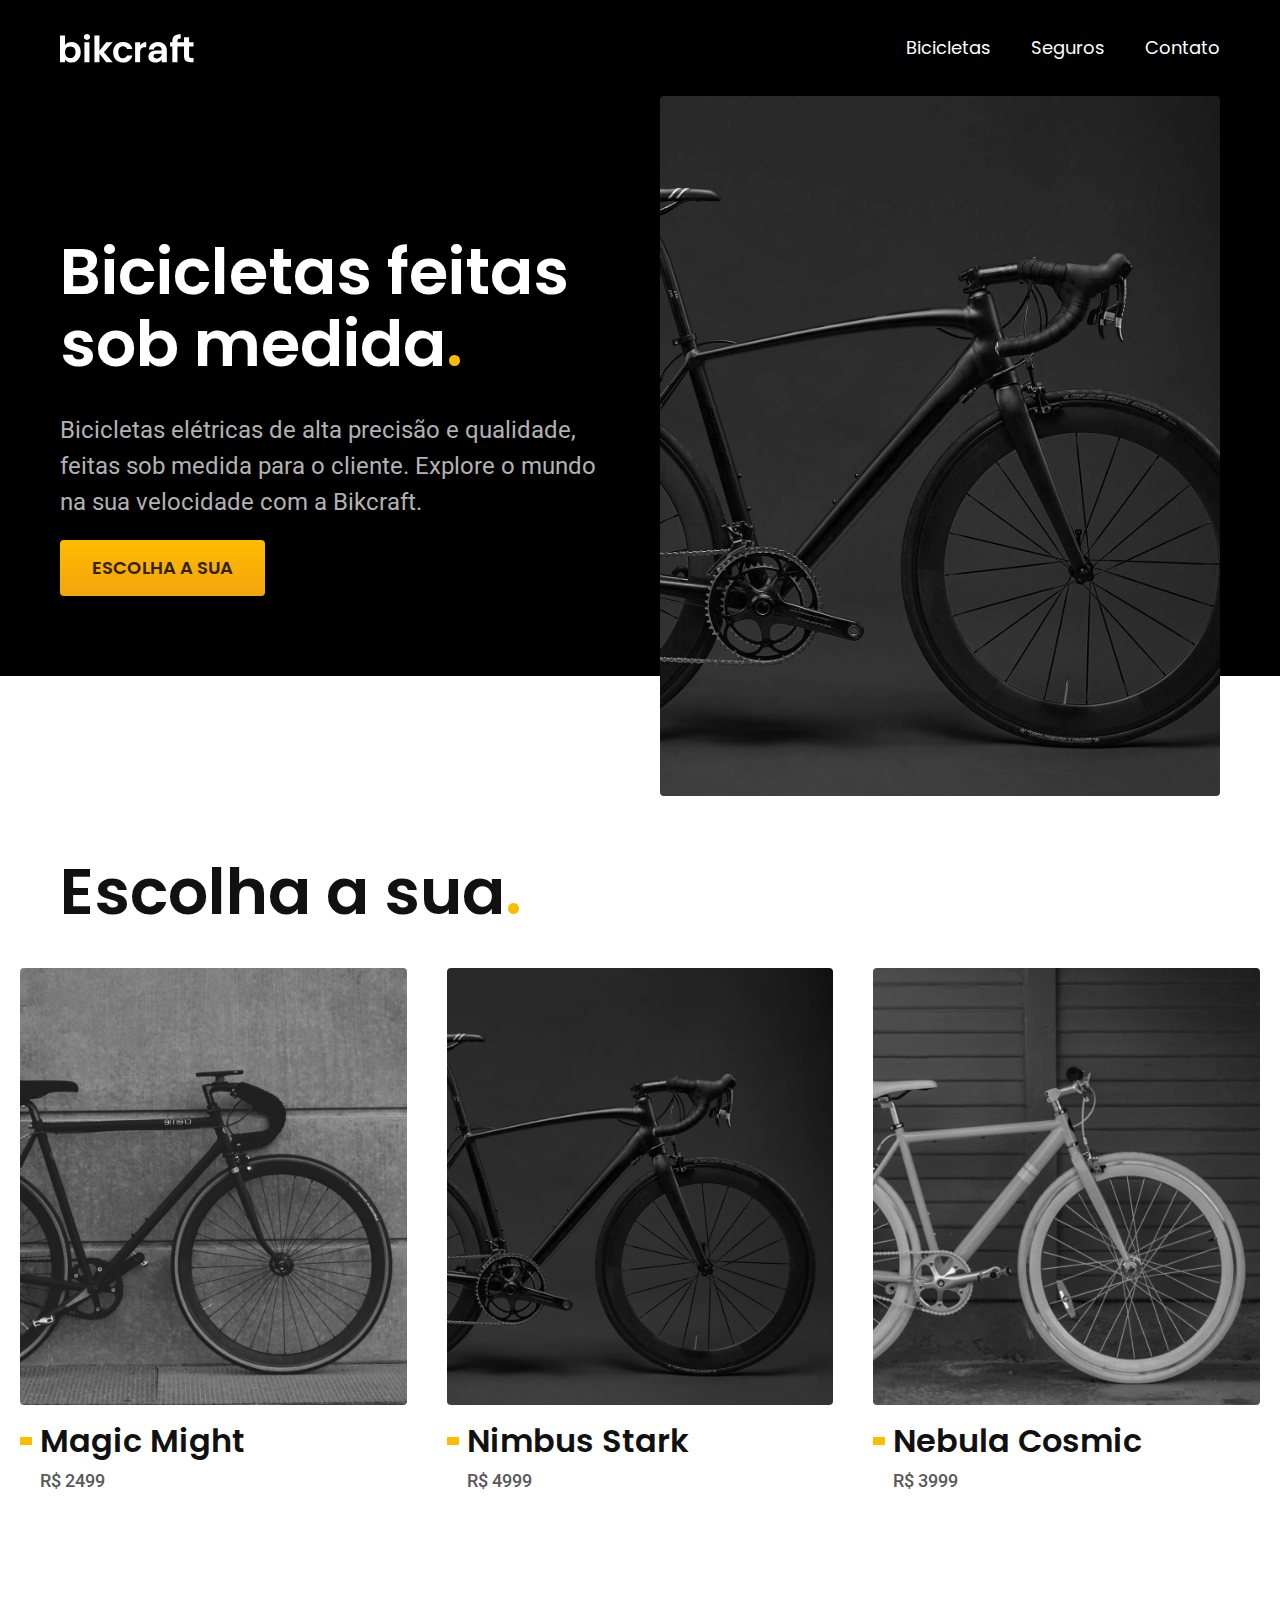
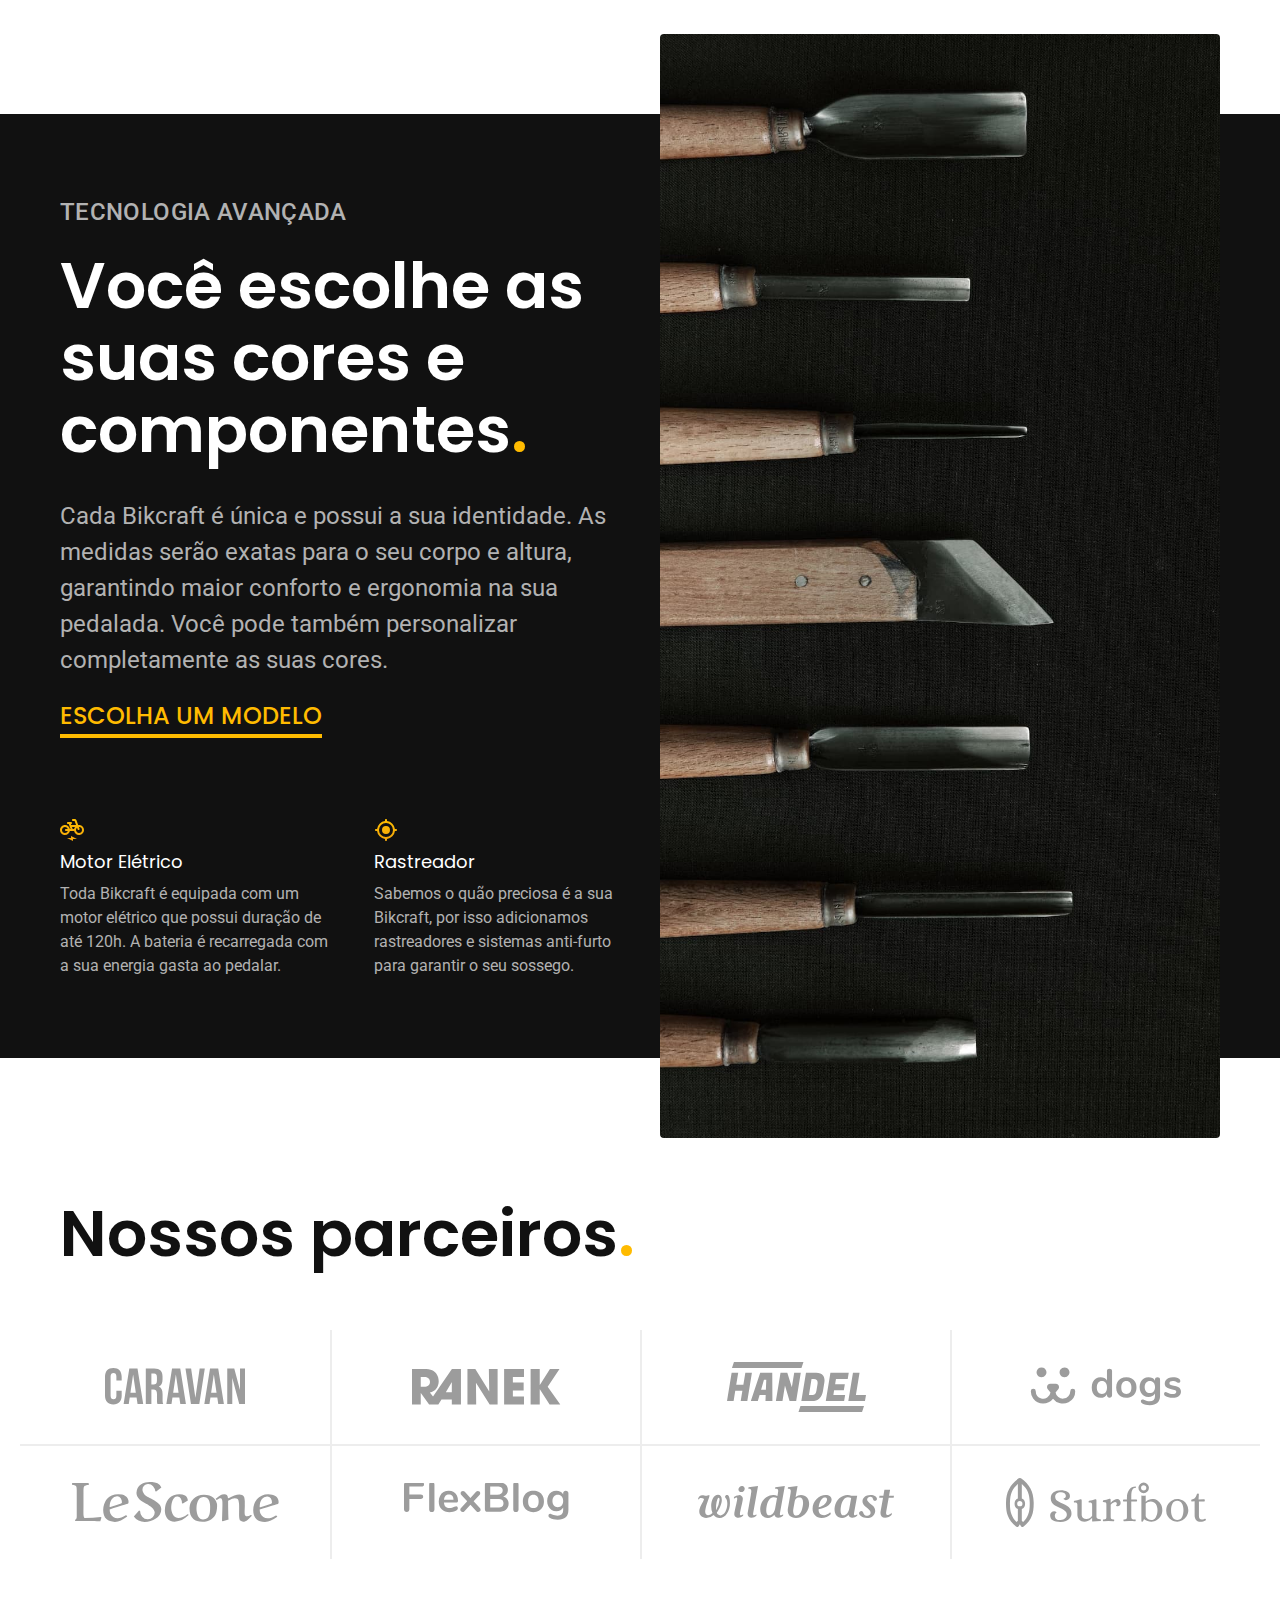
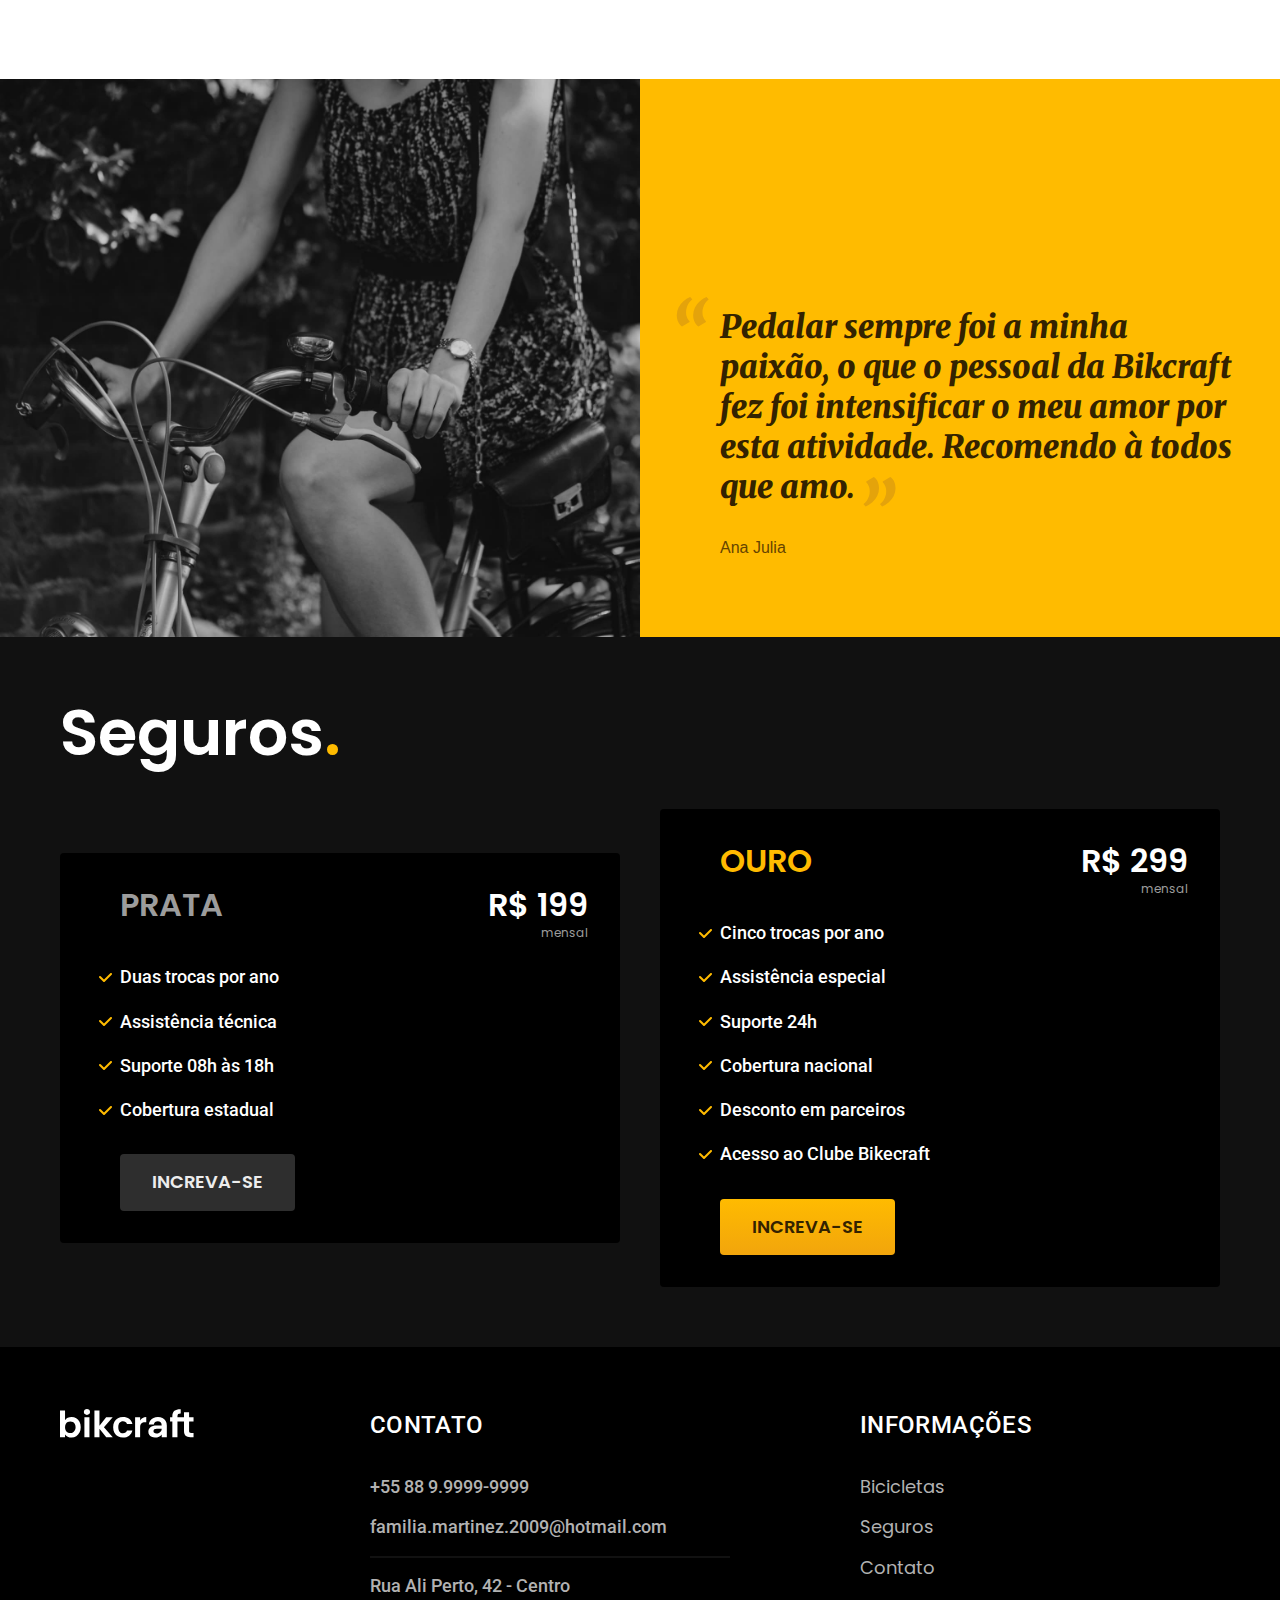
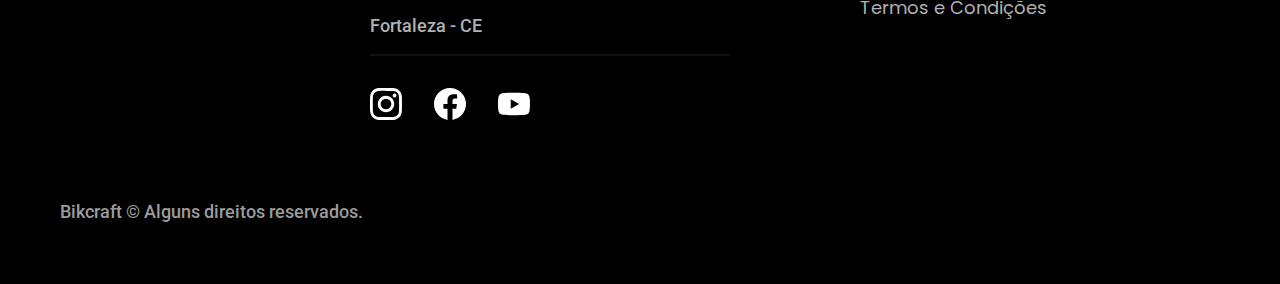
==== index.html @ 3f7c1a38 "Criando a pagina de contato completa" ====
<!DOCTYPE html>
<html lang="pt-br">

<head>
    <meta charset="UTF-8">
    <meta name="viewport" content="width=device-width, initial-scale=1.0">
    <title>Bikcraft - Bicicletas Elétricas</title>
    <meta name="description"
        content="Bicicletas elétricas de alta precisão e qualidade, feitas sob medida para o cliente. Explore o mundo na sua velocidade com a Bikcraft.">
    <link rel="stylesheet" href="./css/style.css">

    <link rel="preconnect" href="https://fonts.googleapis.com">
    <link rel="preconnect" href="https://fonts.gstatic.com" crossorigin>
    <link
        href="https://fonts.googleapis.com/css2?family=Merriweather:ital,wght@1,900&family=Poppins:wght@400;600&family=Roboto:wght@400;500&display=swap"
        rel="stylesheet">
</head>

<body>
    <header class="header-bg">
        <div class="header container">
            <a href="./">
                <img src="./img/bikcraft.svg" alt="Bikcraft">
            </a>
            <nav aria-label="primaria">
                <ul class="header-menu font-1-m cor-0">
                    <li><a href="./bicicletas.html">Bicicletas</a></li>
                    <li><a href="./seguros.html">Seguros</a></li>
                    <li><a href="./contato.html">Contato</a></li>
                </ul>
            </nav>
        </div>
    </header>

    <main class="introducao-bg">
        <div class="introducao container">
            <div class="introducao-conteudo">
                <h1 class="font-1-xxl cor-0">Bicicletas feitas sob medida<span class="cor-p1">.</span></h1>
                <p class="font-2-l cor-5">Bicicletas elétricas de alta precisão e qualidade, feitas sob medida para o
                    cliente. Explore o mundo
                    na sua velocidade com a Bikcraft.</p>
                <a class="botao" href="./bicicletas.html">Escolha a sua</a>
            </div>
            <div>
                <img src="./img/fotos/introducao.jpg" alt="Bicicleta elétrica preta.">
            </div>
        </div>
    </main>

    <article class="bicicletas-lista">
        <h2 class="container font-1-xxl">Escolha a sua<span class="cor-p1">.</span></h2>
        <ul>
            <li>
                <a href="./bicicletas/magic.html">
                    <img src="./img/bicicletas/magic-home.jpg" alt="Bicicleta preta">
                    <h3 class="font-1-xl">Magic Might</h3>
                    <span class="font-2-m cor-8">R$ 2499</span>
                </a>
            </li>
            <li>
                <a href="./bicicletas/nimbus.html">
                    <img src="./img/bicicletas/nimbus-home.jpg" alt="Bicicleta preta sem detalhes">
                    <h3 class="font-1-xl">Nimbus Stark</h3>
                    <span class="font-2-m cor-8">R$ 4999</span>
                </a>
            </li>
            <li>
                <a href="./bicicletas/nebula.html">
                    <img src="./img/bicicletas/nebula-home.jpg" alt="Bicicleta cinza">
                    <h3 class="font-1-xl">Nebula Cosmic</h3>
                    <span class="font-2-m cor-8">R$ 3999</span>
                </a>
            </li>
        </ul>
    </article>

    <article class="tecnologia-bg">
        <div class="tecnologia container">
            <div class="tecnologia-conteudo">
                <span class="font-2-l-b cor-5">Tecnologia Avançada</span>
                <h2 class="font-1-xxl cor-0">Você escolhe as suas cores e componentes<span class="cor-p1">.</span></h2>
                <p class="font-2-l cor-5">Cada Bikcraft é única e possui a sua identidade. As medidas serão exatas para
                    o seu corpo e altura, garantindo maior conforto e ergonomia na sua pedalada. Você pode também
                    personalizar completamente as suas cores.</p>
                <a class="link" href="./bicicletas.html">Escolha um modelo</a>
                <div class="tecnologia-vantagens">
                    <div>
                        <img src="./img/icones/eletrica.svg" alt="">
                        <h3 class="font-1-m cor-0">Motor Elétrico</h3>
                        <p class="font-2-s cor-5">Toda Bikcraft é equipada com um motor elétrico que possui duração de
                            até 120h. A bateria é recarregada com a sua energia gasta ao pedalar.</p>
                    </div>
                    <div>
                        <img src="./img/icones/rastreador.svg" alt="">
                        <h3 class="font-1-m cor-0">Rastreador</h3>
                        <p class="font-2-s cor-5">Sabemos o quão preciosa é a sua Bikcraft, por isso adicionamos
                            rastreadores e sistemas anti-furto para garantir o seu sossego.</p>
                    </div>
                </div>
            </div>
            <div class="tecnologia-imagem">
                <img src="./img/fotos/tecnologia.jpg" alt="">
            </div>
        </div>
    </article>

    <section class="parceiros" aria-label="Nossos Parceiros">
        <h2 class="container font-1-xxl">Nossos parceiros<span class="cor-p1">.</span></h2>
        <ul>
            <li><img src="./img/parceiros/caravan.svg" alt="Caravan"></li>
            <li><img src="./img/parceiros/ranek.svg" alt="ranek"></li>
            <li><img src="./img/parceiros/handel.svg" alt="handel"></li>
            <li><img src="./img/parceiros/dogs.svg" alt="dogs"></li>
            <li><img src="./img/parceiros/lescone.svg" alt="lescone"></li>
            <li><img src="./img/parceiros/flexblog.svg" alt="Caravan"></li>
            <li><img src="./img/parceiros/wildbeast.svg" alt="wildbeast"></li>
            <li><img src="./img/parceiros/surfbot.svg" alt="surfbot"></li>
        </ul>
    </section>

    <section class="depoimento" aria-label="Depoimento">
        <div>
            <img src="./img/fotos/depoimento.jpg" alt="Pessoa pedalando uma bicicleta bikcraft">
        </div>
        <div class="depoimento-conteudo">
            <blockquote class="font-1-xl cor-p5">
                <p>Pedalar sempre foi a minha paixão, o que o pessoal da Bikcraft fez foi intensificar o meu amor por
                    esta atividade. Recomendo à todos que amo.</p>
            </blockquote>
            <span class="font-2-m-b cor-p4">Ana Julia</span>
        </div>
    </section>

    <article class="seguros-bg">
        <div class="seguros container">
            <h2 class="font-1-xxl cor-0">Seguros<span class="cor-p1">.</span></h2>
            <div class="seguros-item">
                <h3 class="font-1-xl cor-6">Prata</h3>
                <span class="font-1-xl cor-0">R$ 199 <span class="font-1-xs cor-6">mensal</span></span>
                <ul class="font-2-m cor-0">
                    <li>Duas trocas por ano</li>
                    <li>Assistência técnica</li>
                    <li>Suporte 08h às 18h</li>
                    <li>Cobertura estadual</li>
                </ul>
                <a class="botao secundario" href="./orcamento.html">Increva-se</a>
            </div>
            <div class="seguros-item">
                <h3 class="font-1-xl cor-p1">Ouro</h3>
                <span class="font-1-xl cor-0">R$ 299 <span class="font-1-xs cor-6">mensal</span></span>
                <ul class="font-2-m cor-0">
                    <li>Cinco trocas por ano</li>
                    <li>Assistência especial</li>
                    <li>Suporte 24h</li>
                    <li>Cobertura nacional</li>
                    <li>Desconto em parceiros</li>
                    <li>Acesso ao Clube Bikecraft</li>
                </ul>
                <a class="botao" href="./orcamento.html">Increva-se</a>
            </div>
        </div>
    </article>

    <footer class="footer-bg">
        <div class="footer container">
            <img src="./img/bikcraft.svg" alt="bikcraft">
            <div class="footer-contato">
                <h3 class="font-2-l-b cor-0">Contato</h3>
                <ul class="font-2-m cor-5">
                    <li><a href="tel:+5588999999999">+55 88 9.9999-9999</a></li>
                    <li><a href="mailto:familia.martinez.2009@hotmail.com">familia.martinez.2009@hotmail.com</a></li>
                    <li>Rua Ali Perto, 42 - Centro</li>
                    <li>Fortaleza - CE</li>
                </ul>
                <div class="footer-redes">
                    <a href="./">
                        <img src="./img/redes/instagram.svg" alt="Instagram">
                    </a>
                    <a href="./">
                        <img src="./img/redes/facebook.svg" alt="Facebook">
                    </a>
                    <a href="./">
                        <img src="./img/redes/youtube.svg" alt="Youtube">
                    </a>
                </div>
            </div>
            <div class="footer-informacoes">
                <h3 class="font-2-l-b cor-0">Informações</h3>
                <nav>
                    <ul class="font-1-m cor-5">
                        <li><a href="./bicicletas.html">Bicicletas</a></li>
                        <li><a href="./seguros.html">Seguros</a></li>
                        <li><a href="./contato.html">Contato</a></li>
                        <li><a href="./termos.html">Termos e Condições</a></li>
                    </ul>
                </nav>
            </div>
            <p class="footer-copy font-2-m cor-6">Bikcraft © Alguns direitos reservados.</p>
        </div>
    </footer>

</body>

</html>
---- css/style.css ----
@import "./global/header.css";
@import "./utilidades/tipografia.css";
@import "./utilidades/cores.css";
@import "./global/global.css";
@import "./global/footer.css";

/* Utilidades */
@import "./utilidades/componentes.css";
@import "./utilidades/formulario.css";

/* Home */
@import "./home/introducao.css";
@import "./home/tecnologia.css";
@import "./home/parceiros.css";
@import "./home/depoimento.css";

/* Bicicletas */
@import "./bicicletas/bicicletas-lista.css";
@import "./bicicletas/bicicletas.css";

/* Bicicleta */
@import "./bicicleta/bicicleta.css";
@import "./bicicleta/seguro.css";

/* Seguros */
@import "./seguros/seguros.css";
@import "./seguros/vantagens.css";
@import "./seguros/perguntas.css";

/* Contato */
@import "./contato/contato.css";
@import "./contato/lojas.css";

/* Termos */
@import "./termos/termos.css";
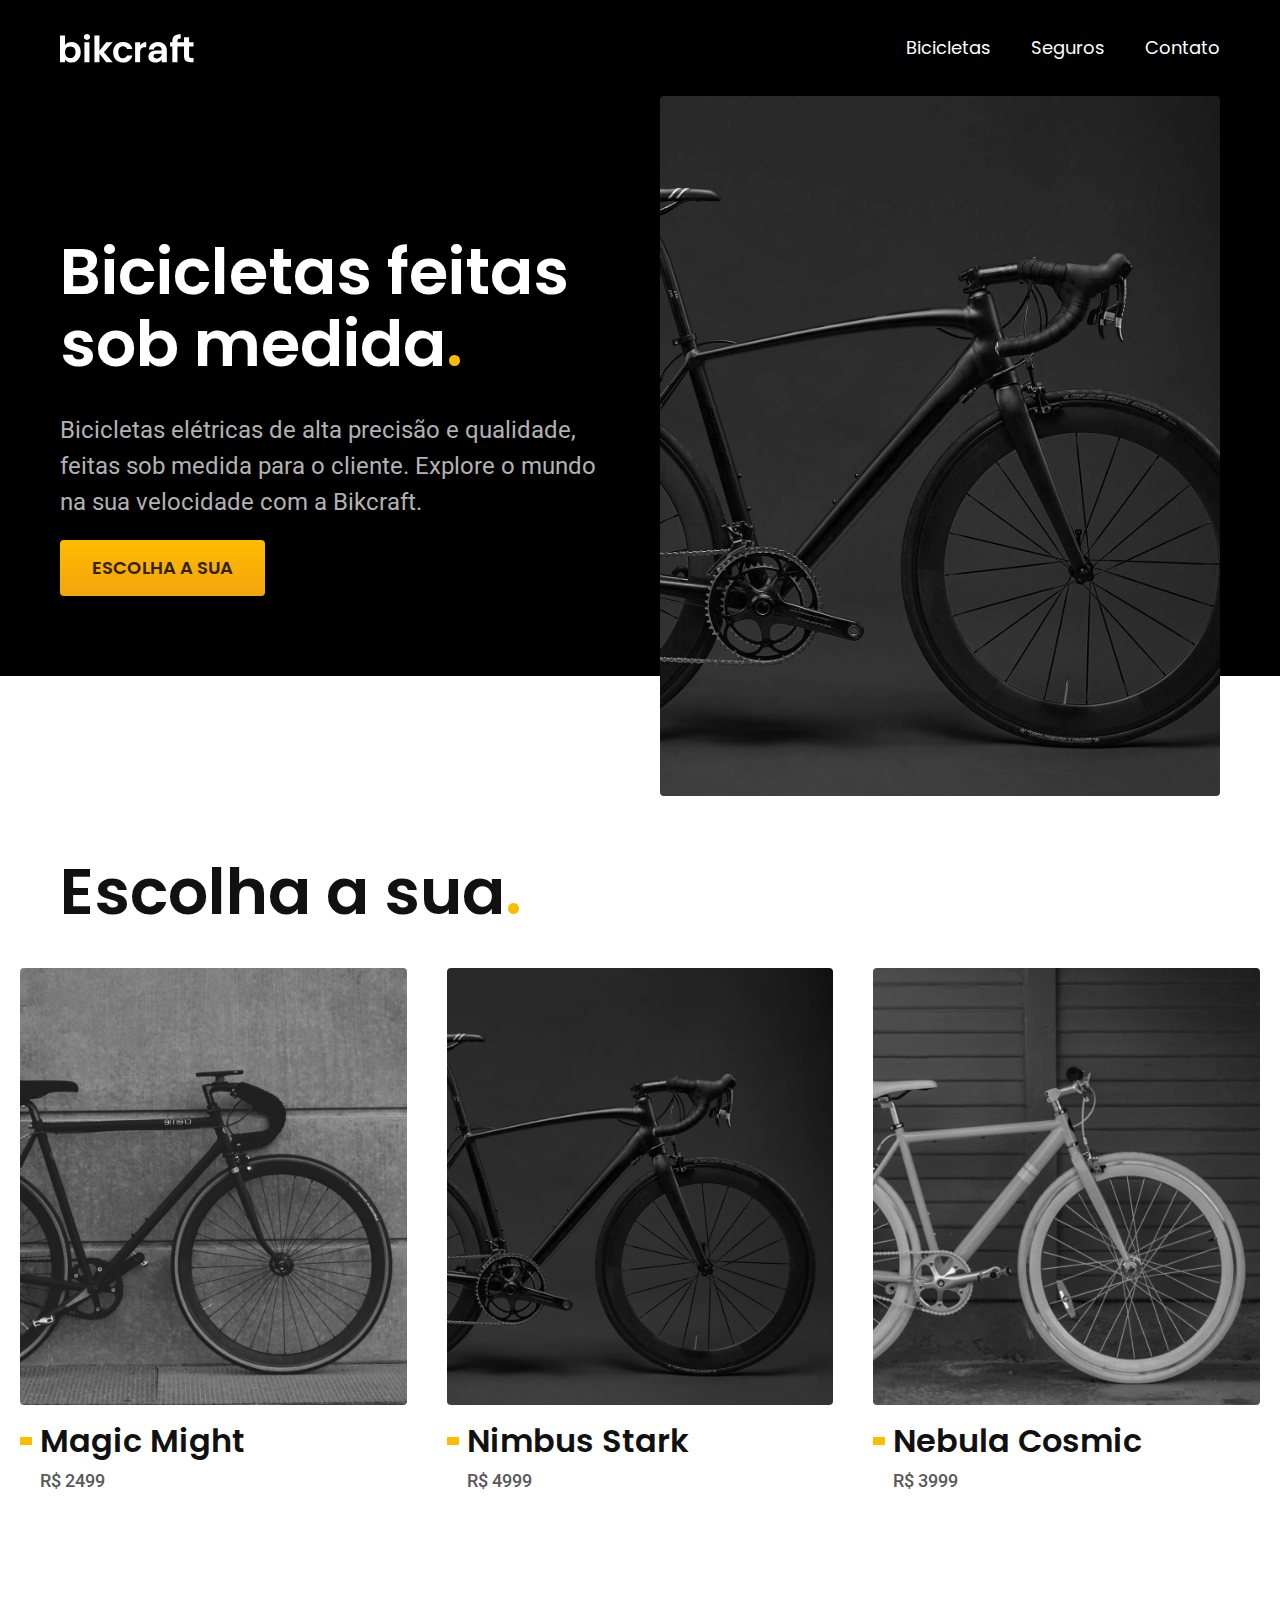
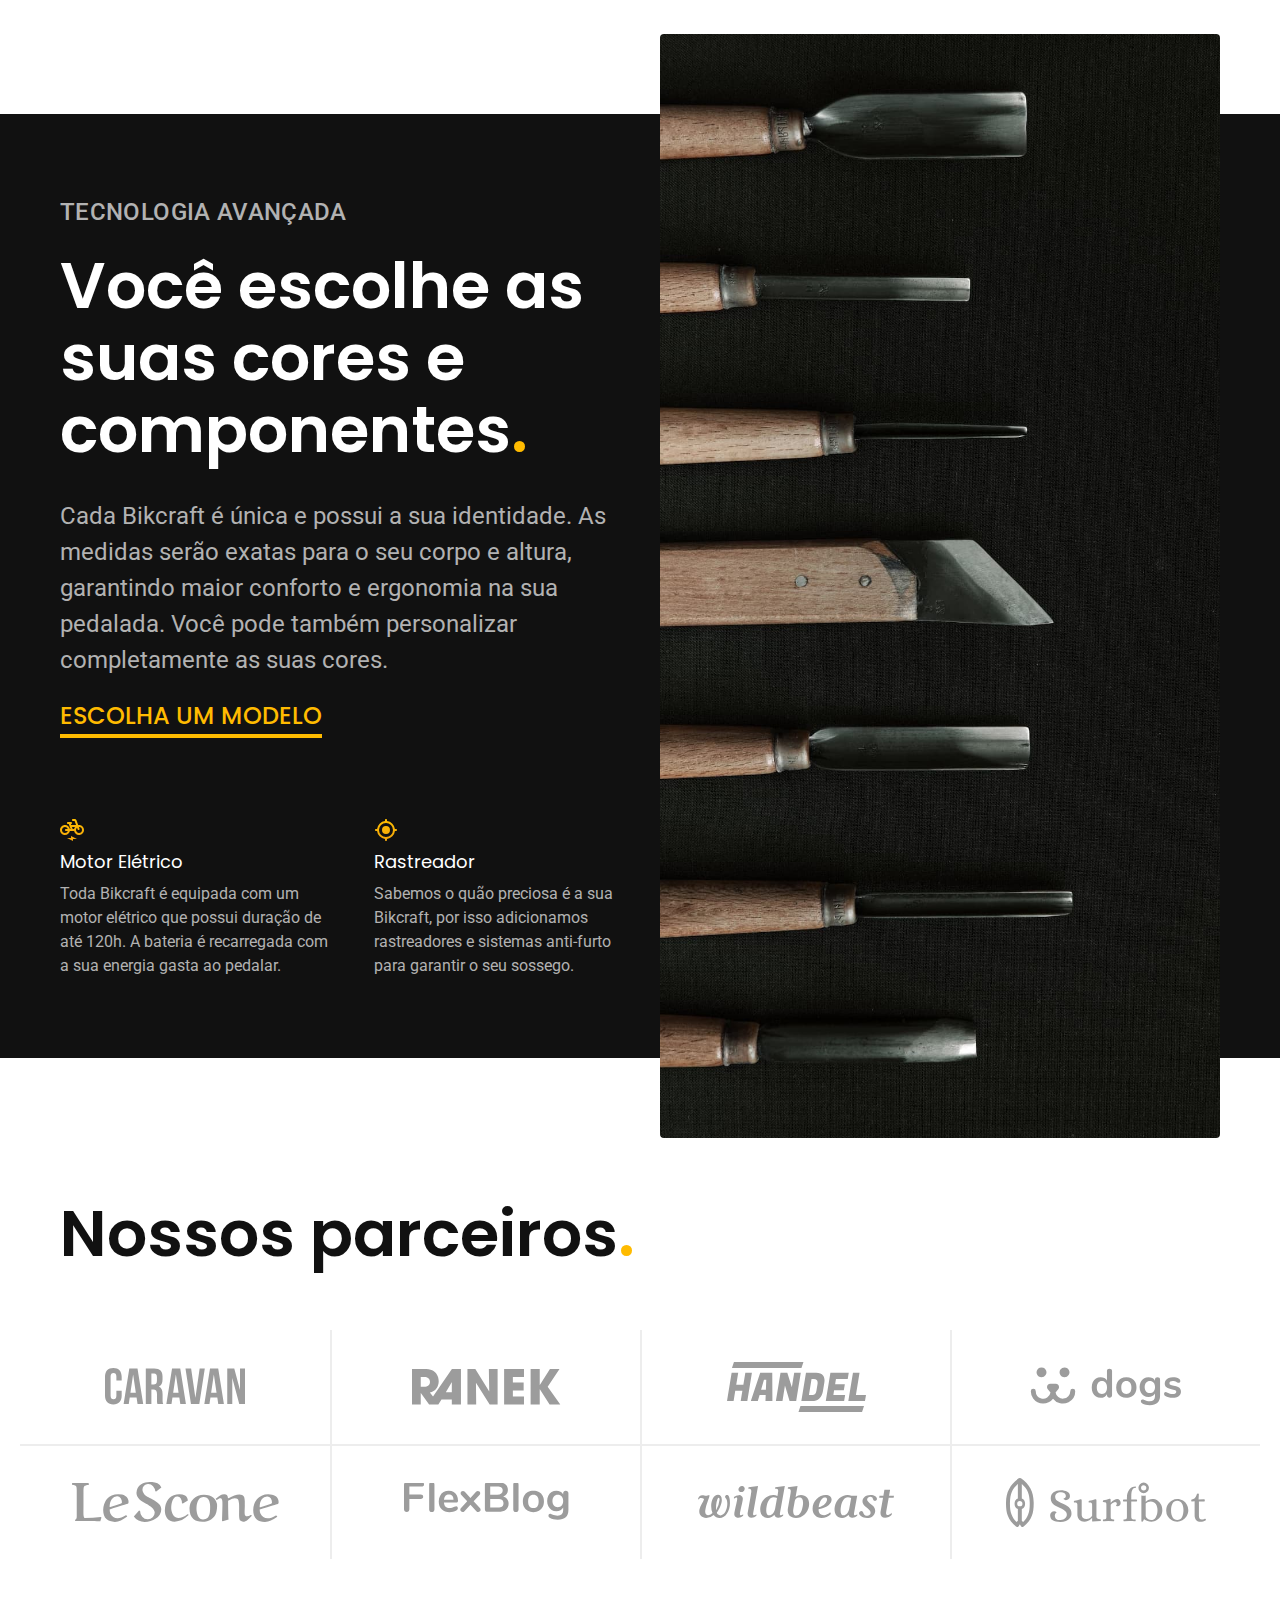
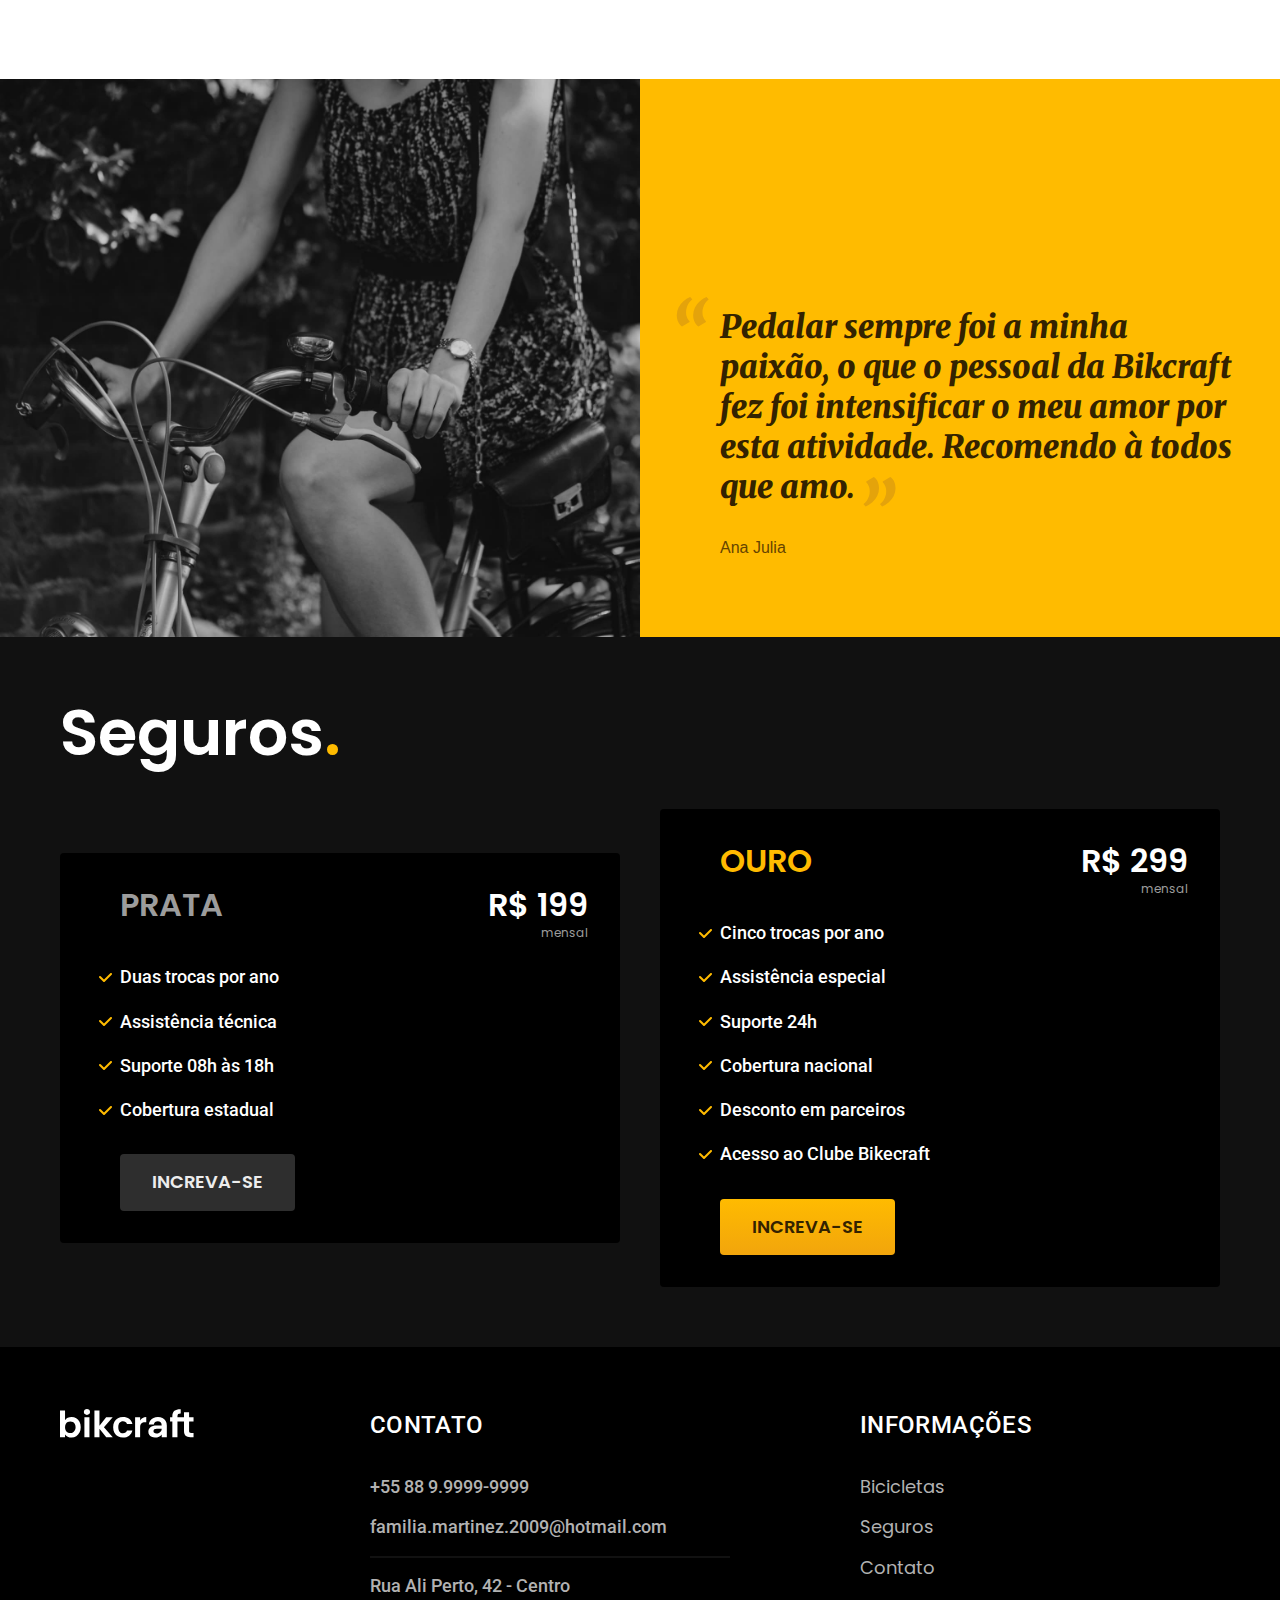
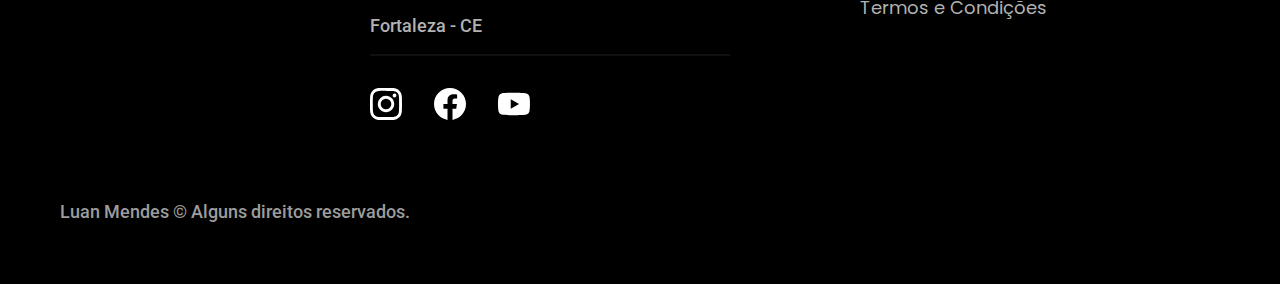
==== commit 5e5d3df4: "Criando a pagina de orcamento completa" ====
--- a/index.html
+++ b/index.html
@@ -195,7 +195,7 @@
                     </ul>
                 </nav>
             </div>
-            <p class="footer-copy font-2-m cor-6">Bikcraft © Alguns direitos reservados.</p>
+            <p class="footer-copy font-2-m cor-6">Luan Mendes © Alguns direitos reservados.</p>
         </div>
     </footer>
 
--- a/css/style.css
+++ b/css/style.css
@@ -31,5 +31,8 @@
 @import "./contato/contato.css";
 @import "./contato/lojas.css";
 
+/* Orçamento */
+@import "./orcamento/orcamento.css";
+
 /* Termos */
 @import "./termos/termos.css";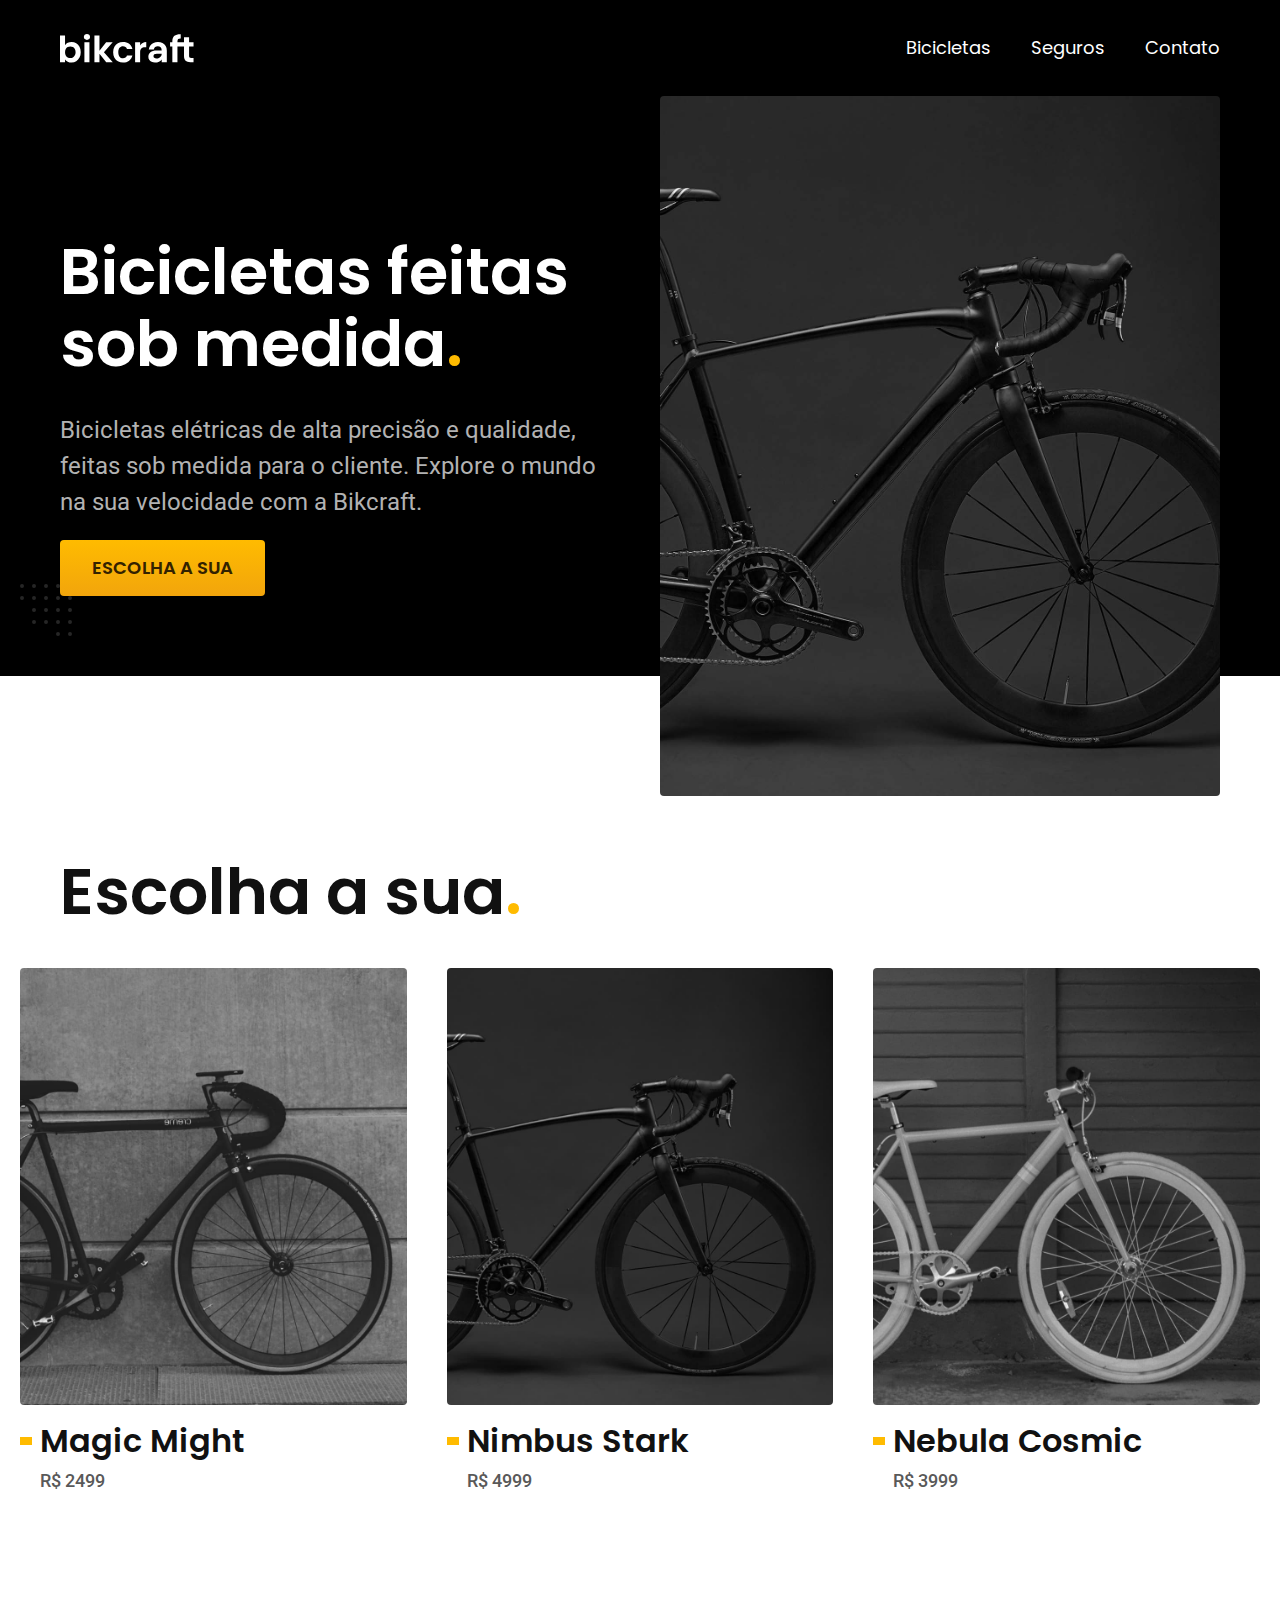
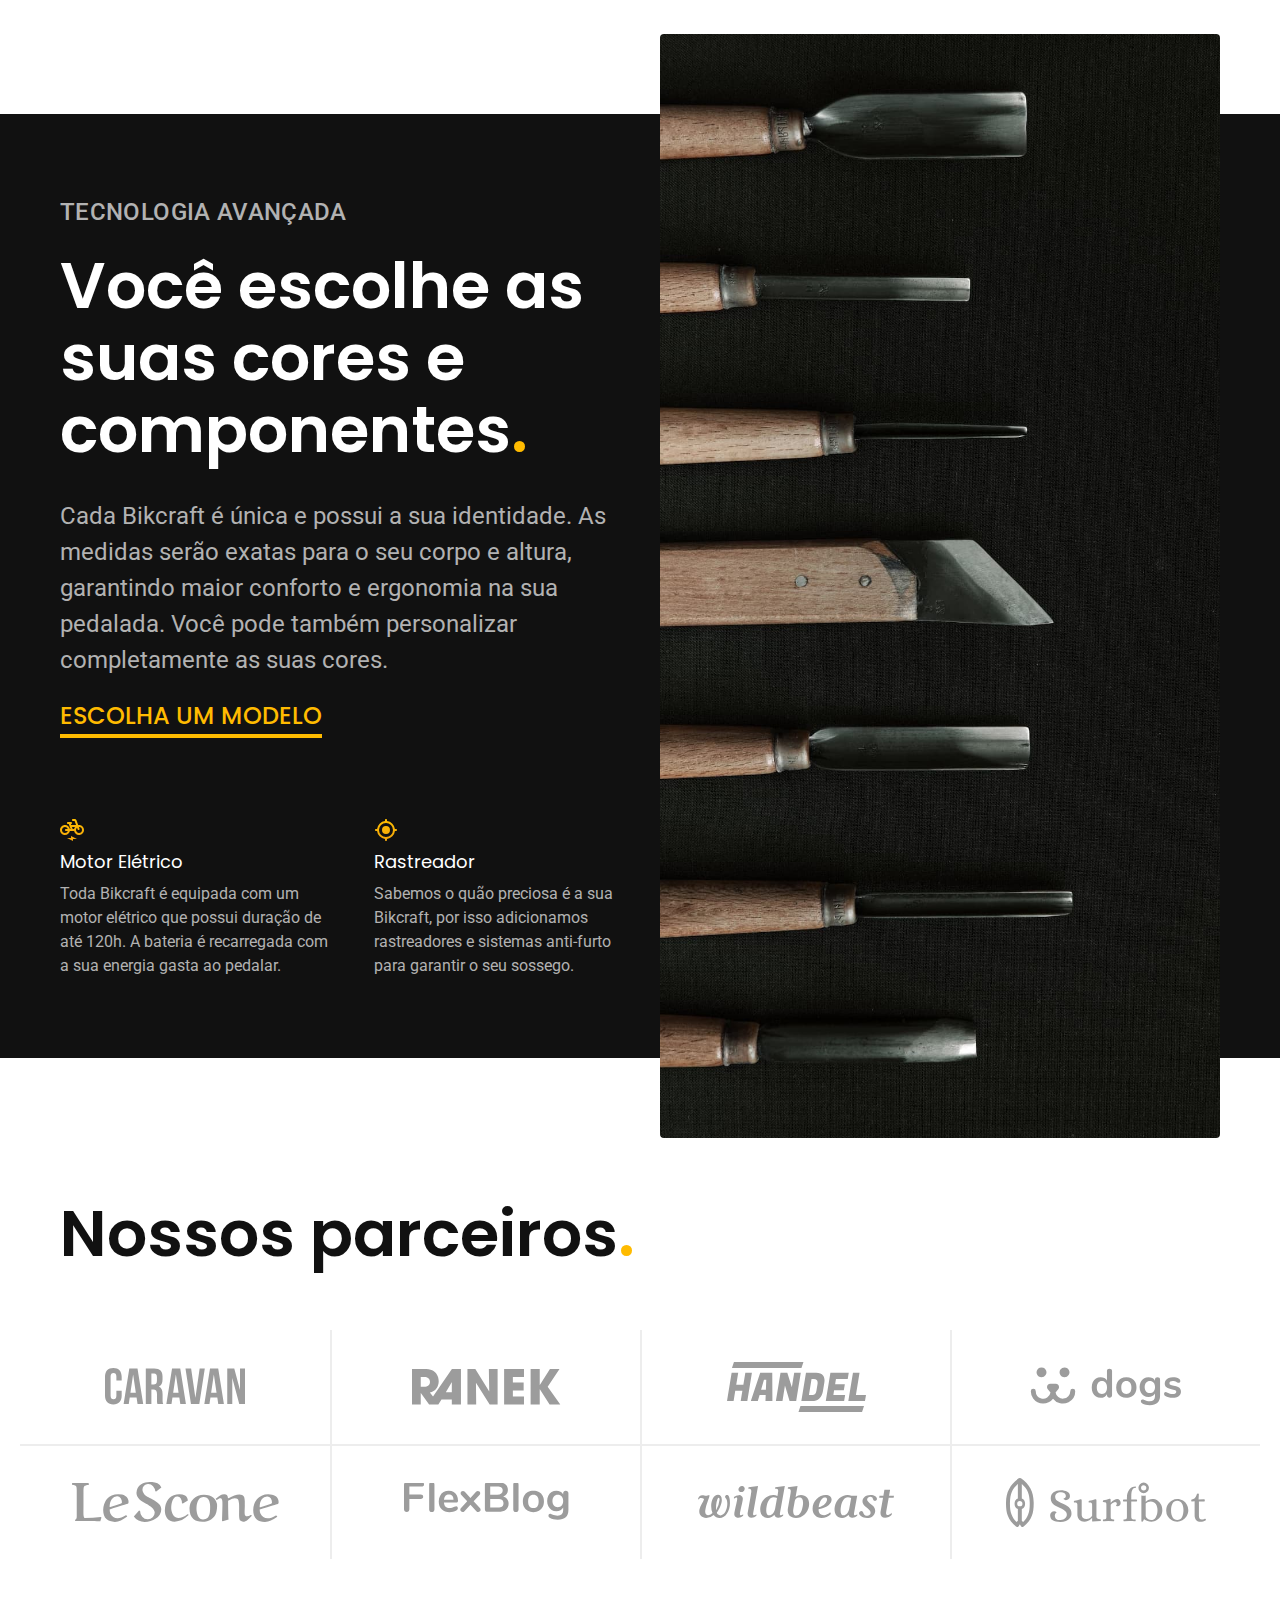
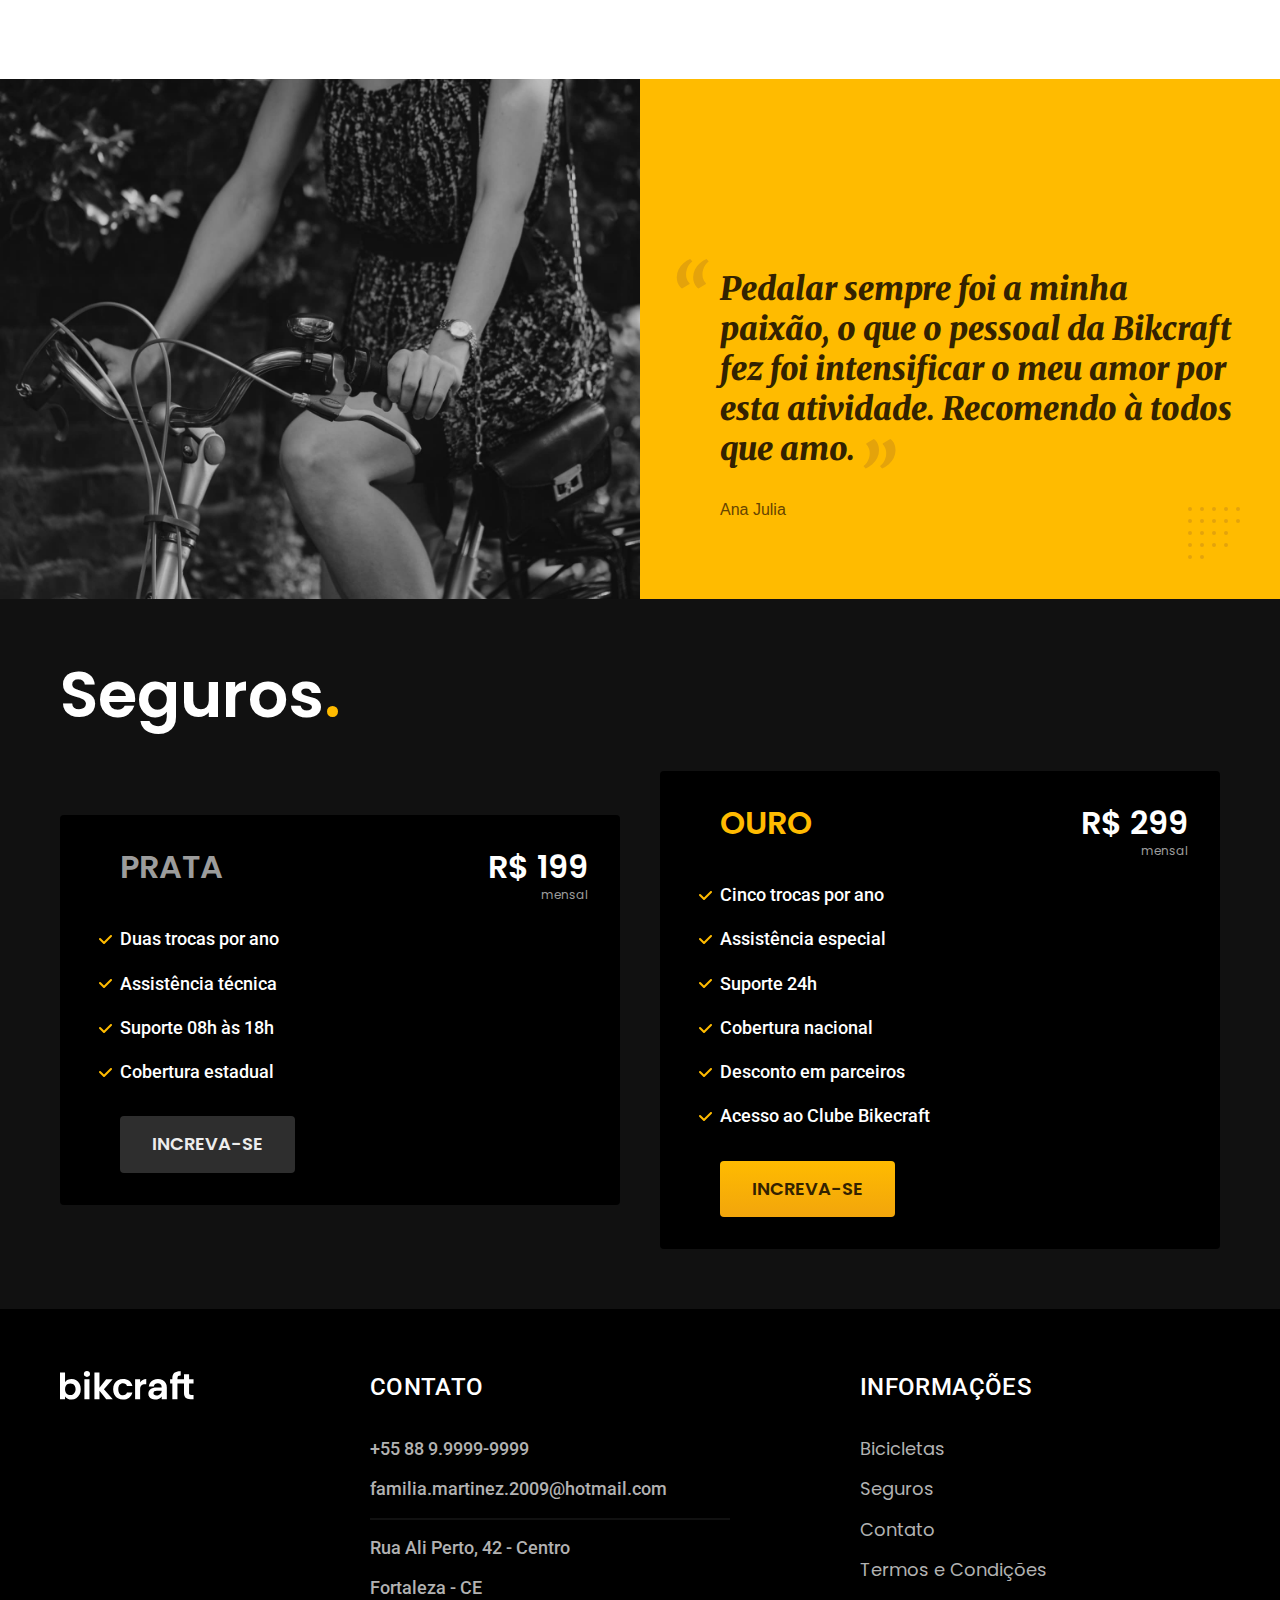
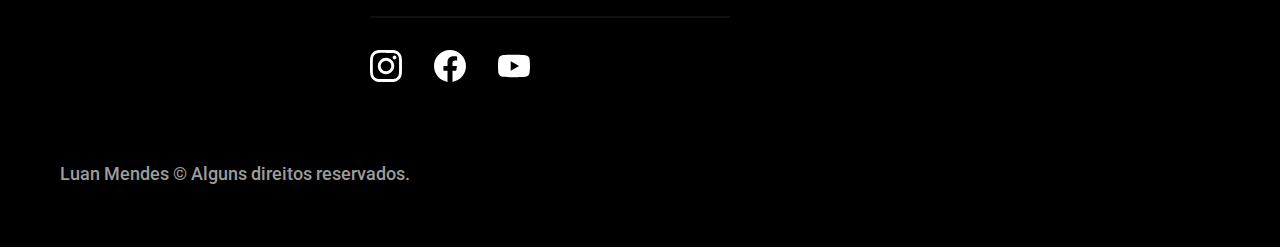
==== commit f722d5f3: "Adicionando otimização inicial do site" ====
--- a/index.html
+++ b/index.html
@@ -7,6 +7,8 @@
     <title>Bikcraft - Bicicletas Elétricas</title>
     <meta name="description"
         content="Bicicletas elétricas de alta precisão e qualidade, feitas sob medida para o cliente. Explore o mundo na sua velocidade com a Bikcraft.">
+
+    <link rel="preload" href="./css/style.css" as="style">
     <link rel="stylesheet" href="./css/style.css">
 
     <link rel="preconnect" href="https://fonts.googleapis.com">
@@ -20,7 +22,7 @@
     <header class="header-bg">
         <div class="header container">
             <a href="./">
-                <img src="./img/bikcraft.svg" alt="Bikcraft">
+                <img src="./img/bikcraft.svg" width="136" height="32" alt="Bikcraft">
             </a>
             <nav aria-label="primaria">
                 <ul class="header-menu font-1-m cor-0">
@@ -41,9 +43,10 @@
                     na sua velocidade com a Bikcraft.</p>
                 <a class="botao" href="./bicicletas.html">Escolha a sua</a>
             </div>
-            <div>
-                <img src="./img/fotos/introducao.jpg" alt="Bicicleta elétrica preta.">
-            </div>
+            <picture>
+                <source media="(max-width: 800px)" srcset="./img/bicicletas/nimbus.jpg">
+                <img src="./img/fotos/introducao.jpg" width="1280" height="1600" alt="Bicicleta elétrica preta.">
+            </picture>
         </div>
     </main>
 
@@ -52,21 +55,21 @@
         <ul>
             <li>
                 <a href="./bicicletas/magic.html">
-                    <img src="./img/bicicletas/magic-home.jpg" alt="Bicicleta preta">
+                    <img src="./img/bicicletas/magic-home.jpg" width="920" height="1040" alt="Bicicleta preta">
                     <h3 class="font-1-xl">Magic Might</h3>
                     <span class="font-2-m cor-8">R$ 2499</span>
                 </a>
             </li>
             <li>
                 <a href="./bicicletas/nimbus.html">
-                    <img src="./img/bicicletas/nimbus-home.jpg" alt="Bicicleta preta sem detalhes">
+                    <img src="./img/bicicletas/nimbus-home.jpg" width="920" height="1040" alt="Bicicleta preta sem detalhes">
                     <h3 class="font-1-xl">Nimbus Stark</h3>
                     <span class="font-2-m cor-8">R$ 4999</span>
                 </a>
             </li>
             <li>
                 <a href="./bicicletas/nebula.html">
-                    <img src="./img/bicicletas/nebula-home.jpg" alt="Bicicleta cinza">
+                    <img src="./img/bicicletas/nebula-home.jpg" width="920" height="1040" alt="Bicicleta cinza">
                     <h3 class="font-1-xl">Nebula Cosmic</h3>
                     <span class="font-2-m cor-8">R$ 3999</span>
                 </a>
@@ -85,13 +88,13 @@
                 <a class="link" href="./bicicletas.html">Escolha um modelo</a>
                 <div class="tecnologia-vantagens">
                     <div>
-                        <img src="./img/icones/eletrica.svg" alt="">
+                        <img src="./img/icones/eletrica.svg" width="24" height="24" alt="">
                         <h3 class="font-1-m cor-0">Motor Elétrico</h3>
                         <p class="font-2-s cor-5">Toda Bikcraft é equipada com um motor elétrico que possui duração de
                             até 120h. A bateria é recarregada com a sua energia gasta ao pedalar.</p>
                     </div>
                     <div>
-                        <img src="./img/icones/rastreador.svg" alt="">
+                        <img src="./img/icones/rastreador.svg" width="24" height="24" alt="">
                         <h3 class="font-1-m cor-0">Rastreador</h3>
                         <p class="font-2-s cor-5">Sabemos o quão preciosa é a sua Bikcraft, por isso adicionamos
                             rastreadores e sistemas anti-furto para garantir o seu sossego.</p>
@@ -99,7 +102,7 @@
                 </div>
             </div>
             <div class="tecnologia-imagem">
-                <img src="./img/fotos/tecnologia.jpg" alt="">
+                <img src="./img/fotos/tecnologia.jpg" width="1200" height="1920" alt="">
             </div>
         </div>
     </article>
@@ -107,20 +110,20 @@
     <section class="parceiros" aria-label="Nossos Parceiros">
         <h2 class="container font-1-xxl">Nossos parceiros<span class="cor-p1">.</span></h2>
         <ul>
-            <li><img src="./img/parceiros/caravan.svg" alt="Caravan"></li>
-            <li><img src="./img/parceiros/ranek.svg" alt="ranek"></li>
-            <li><img src="./img/parceiros/handel.svg" alt="handel"></li>
-            <li><img src="./img/parceiros/dogs.svg" alt="dogs"></li>
-            <li><img src="./img/parceiros/lescone.svg" alt="lescone"></li>
-            <li><img src="./img/parceiros/flexblog.svg" alt="Caravan"></li>
-            <li><img src="./img/parceiros/wildbeast.svg" alt="wildbeast"></li>
-            <li><img src="./img/parceiros/surfbot.svg" alt="surfbot"></li>
+            <li><img src="./img/parceiros/caravan.svg" width="140" height="38" alt="Caravan"></li>
+            <li><img src="./img/parceiros/ranek.svg" width="149" height="36" alt="ranek"></li>
+            <li><img src="./img/parceiros/handel.svg" width="139" height="50" alt="handel"></li>
+            <li><img src="./img/parceiros/dogs.svg" width="152" height="39" alt="dogs"></li>
+            <li><img src="./img/parceiros/lescone.svg" width="208" height="41" alt="lescone"></li>
+            <li><img src="./img/parceiros/flexblog.svg" width="165" height="38" alt="Caravan"></li>
+            <li><img src="./img/parceiros/wildbeast.svg" width="196" height="34" alt="wildbeast"></li>
+            <li><img src="./img/parceiros/surfbot.svg" width="200" height="49" alt="surfbot"></li>
         </ul>
     </section>
 
     <section class="depoimento" aria-label="Depoimento">
         <div>
-            <img src="./img/fotos/depoimento.jpg" alt="Pessoa pedalando uma bicicleta bikcraft">
+            <img src="./img/fotos/depoimento.jpg" width="1560" height="1360" alt="Pessoa pedalando uma bicicleta bikcraft">
         </div>
         <div class="depoimento-conteudo">
             <blockquote class="font-1-xl cor-p5">
@@ -163,7 +166,7 @@
 
     <footer class="footer-bg">
         <div class="footer container">
-            <img src="./img/bikcraft.svg" alt="bikcraft">
+            <img src="./img/bikcraft.svg" width="136" height="32" alt="bikcraft">
             <div class="footer-contato">
                 <h3 class="font-2-l-b cor-0">Contato</h3>
                 <ul class="font-2-m cor-5">
@@ -174,13 +177,13 @@
                 </ul>
                 <div class="footer-redes">
                     <a href="./">
-                        <img src="./img/redes/instagram.svg" alt="Instagram">
+                        <img src="./img/redes/instagram.svg" width="32" height="32" alt="Instagram">
                     </a>
                     <a href="./">
-                        <img src="./img/redes/facebook.svg" alt="Facebook">
+                        <img src="./img/redes/facebook.svg" width="32" height="32" alt="Facebook">
                     </a>
                     <a href="./">
-                        <img src="./img/redes/youtube.svg" alt="Youtube">
+                        <img src="./img/redes/youtube.svg" width="32" height="32" alt="Youtube">
                     </a>
                 </div>
             </div>
